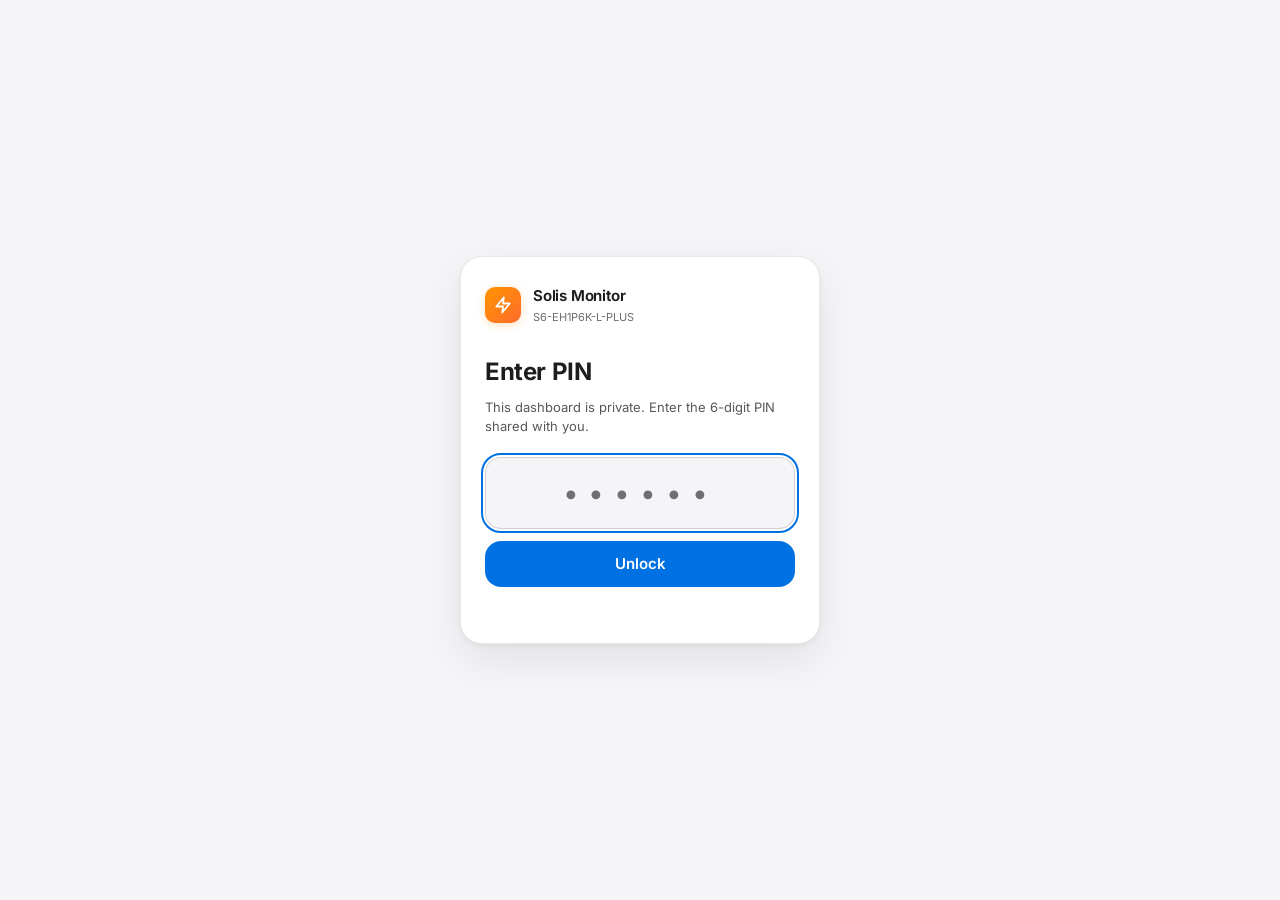
==== web/history.html @ edcc9832 "feat(web): PIN-gate the hosted site with Supabase Auth - supabase/auth_lockdown.sql: app_users allow" ====
<!DOCTYPE html>
<html lang="en">
<head>
    <meta charset="UTF-8">
    <meta name="viewport" content="width=device-width, initial-scale=1.0, viewport-fit=cover">
    <meta name="theme-color" content="#f5f5f7">
    <script>(function(){try{var s=localStorage.getItem("theme");var d=window.matchMedia&&window.matchMedia("(prefers-color-scheme: dark)").matches;document.documentElement.dataset.theme=s||(d?"dark":"light");}catch(e){}})();</script>
    <link rel="manifest" href="manifest.webmanifest">
    <link rel="apple-touch-icon" href="icons/apple-touch-icon.png">
    <meta name="apple-mobile-web-app-capable" content="yes">
    <meta name="apple-mobile-web-app-status-bar-style" content="default">
    <title>History — Solis Monitor</title>
    <link rel="stylesheet" href="css/style.css?v=20261115c">
</head>
<body>
    <svg xmlns="http://www.w3.org/2000/svg" style="display:none">
        <symbol id="i-grid" viewBox="0 0 24 24" fill="none" stroke="currentColor" stroke-width="2" stroke-linecap="round" stroke-linejoin="round">
            <rect x="3" y="3" width="7" height="7" rx="1.5"/>
            <rect x="14" y="3" width="7" height="7" rx="1.5"/>
            <rect x="3" y="14" width="7" height="7" rx="1.5"/>
            <rect x="14" y="14" width="7" height="7" rx="1.5"/>
        </symbol>
        <symbol id="i-chart" viewBox="0 0 24 24" fill="none" stroke="currentColor" stroke-width="2" stroke-linecap="round" stroke-linejoin="round">
            <line x1="18" y1="20" x2="18" y2="10"/>
            <line x1="12" y1="20" x2="12" y2="4"/>
            <line x1="6" y1="20" x2="6" y2="14"/>
        </symbol>
        <symbol id="i-gear" viewBox="0 0 24 24" fill="none" stroke="currentColor" stroke-width="2" stroke-linecap="round" stroke-linejoin="round">
            <circle cx="12" cy="12" r="3"/>
            <path d="M19.4 15a1.65 1.65 0 0 0 .33 1.82l.06.06a2 2 0 0 1 0 2.83 2 2 0 0 1-2.83 0l-.06-.06a1.65 1.65 0 0 0-1.82-.33 1.65 1.65 0 0 0-1 1.51V21a2 2 0 0 1-2 2 2 2 0 0 1-2-2v-.09A1.65 1.65 0 0 0 9 19.4a1.65 1.65 0 0 0-1.82.33l-.06.06a2 2 0 0 1-2.83 0 2 2 0 0 1 0-2.83l.06-.06a1.65 1.65 0 0 0 .33-1.82 1.65 1.65 0 0 0-1.51-1H3a2 2 0 0 1-2-2 2 2 0 0 1 2-2h.09A1.65 1.65 0 0 0 4.6 9a1.65 1.65 0 0 0-.33-1.82l-.06-.06a2 2 0 0 1 0-2.83 2 2 0 0 1 2.83 0l.06.06a1.65 1.65 0 0 0 1.82.33H9a1.65 1.65 0 0 0 1-1.51V3a2 2 0 0 1 2-2 2 2 0 0 1 2 2v.09a1.65 1.65 0 0 0 1 1.51 1.65 1.65 0 0 0 1.82-.33l.06-.06a2 2 0 0 1 2.83 0 2 2 0 0 1 0 2.83l-.06.06a1.65 1.65 0 0 0-.33 1.82V9a1.65 1.65 0 0 0 1.51 1H21a2 2 0 0 1 2 2 2 2 0 0 1-2 2h-.09a1.65 1.65 0 0 0-1.51 1z"/>
        </symbol>
        <symbol id="i-sun" viewBox="0 0 24 24" fill="none" stroke="currentColor" stroke-width="2" stroke-linecap="round" stroke-linejoin="round">
            <circle cx="12" cy="12" r="4"/>
            <line x1="12" y1="2" x2="12" y2="4"/>
            <line x1="12" y1="20" x2="12" y2="22"/>
            <line x1="4.93" y1="4.93" x2="6.34" y2="6.34"/>
            <line x1="17.66" y1="17.66" x2="19.07" y2="19.07"/>
            <line x1="2" y1="12" x2="4" y2="12"/>
            <line x1="20" y1="12" x2="22" y2="12"/>
            <line x1="4.93" y1="19.07" x2="6.34" y2="17.66"/>
            <line x1="17.66" y1="6.34" x2="19.07" y2="4.93"/>
        </symbol>
        <symbol id="i-battery" viewBox="0 0 24 24" fill="none" stroke="currentColor" stroke-width="2" stroke-linecap="round" stroke-linejoin="round">
            <rect x="1" y="7" width="18" height="10" rx="2"/>
            <line x1="23" y1="11" x2="23" y2="13"/>
            <line x1="5" y1="11" x2="5" y2="13"/>
            <line x1="9" y1="11" x2="9" y2="13"/>
            <line x1="13" y1="11" x2="13" y2="13"/>
        </symbol>
        <symbol id="i-zap" viewBox="0 0 24 24" fill="none" stroke="currentColor" stroke-width="2" stroke-linecap="round" stroke-linejoin="round">
            <polygon points="13 2 3 14 12 14 11 22 21 10 12 10 13 2"/>
        </symbol>
        <symbol id="i-home" viewBox="0 0 24 24" fill="none" stroke="currentColor" stroke-width="2" stroke-linecap="round" stroke-linejoin="round">
            <path d="M3 10.5 12 3l9 7.5"/>
            <path d="M5 9.5V21h14V9.5"/>
            <path d="M9 21v-6h6v6"/>
        </symbol>
    </svg>

    <div class="topbar-site">
        <div class="topbar-inner">
            <a href="index.html" class="brand">
                <div class="brand-logo">
                    <svg viewBox="0 0 24 24" fill="none" stroke="currentColor" stroke-width="2.4" stroke-linecap="round" stroke-linejoin="round"><polygon points="13 2 3 14 12 14 11 22 21 10 12 10 13 2"/></svg>
                </div>
                <div class="brand-text">
                    <strong>Solis Monitor</strong>
                    <span>S6-EH1P6K-L-PLUS</span>
                </div>
            </a>
            <nav class="site-nav">
                <a href="index.html" class="nav-link">
                    <svg aria-hidden="true" focusable="false"><use href="#i-home"/></svg><span>Dashboard</span>
                </a>
                <a href="history.html" class="nav-link active">
                    <svg aria-hidden="true" focusable="false"><use href="#i-chart"/></svg><span>History</span>
                </a>
                <a href="system.html" class="nav-link">
                    <svg aria-hidden="true" focusable="false"><use href="#i-gear"/></svg><span>System</span>
                </a>
            </nav>
            <div class="topbar-right">
                <span id="history-status" class="last-update">Loading...</span>
            </div>
        </div>
    </div>

    <main class="main">
        <header class="page-header">
            <h1>History</h1>
            <p class="subtitle">Recorded readings — drag the time window or pick a range</p>
        </header>

        <div class="range-bar">
            <div class="range-buttons">
                <button class="range-btn" data-range="seconds">Seconds</button>
                <button class="range-btn active" data-range="minutes">Minutes</button>
                <button class="range-btn" data-range="hours">Hours</button>
                <button class="range-btn" data-range="days">Days</button>
                <button class="range-btn" data-range="months">Months</button>
            </div>
            <div class="time-nav">
                <button id="nav-prev" class="nav-btn" title="Earlier window" aria-label="Earlier window">&lsaquo;</button>
                <input type="datetime-local" id="nav-time" class="time-input" step="60" aria-label="Window end time">
                <button id="nav-next" class="nav-btn" title="Later window" aria-label="Later window">&rsaquo;</button>
                <button id="nav-now" class="nav-btn latest" title="Jump to the latest data">Latest</button>
            </div>
            <span id="nav-label" class="nav-label"></span>
        </div>

        <div class="timeline" id="timeline">
            <div class="timeline-track" id="timeline-track">
                <div class="timeline-window" id="timeline-window" role="slider" tabindex="0"
                     aria-label="Visible time window — drag to move, edges to zoom">
                    <span class="timeline-grip left" data-edge="start"></span>
                    <span class="timeline-window-label" id="timeline-window-label"></span>
                    <span class="timeline-grip right" data-edge="end"></span>
                </div>
            </div>
            <div class="timeline-scale" id="timeline-scale" aria-hidden="true"></div>
        </div>

        <div class="stat-grid history-stats">
            <div class="stat"><span class="stat-label">PV Generation</span><div><span class="stat-value" id="stat-pv-kwh">--</span> <span class="stat-unit">kWh</span></div></div>
            <div class="stat"><span class="stat-label">Avg PV Power</span><div><span class="stat-value" id="stat-pv-avg">--</span> <span class="stat-unit">W</span></div></div>
            <div class="stat"><span class="stat-label">Peak PV Power</span><div><span class="stat-value" id="stat-pv-peak">--</span> <span class="stat-unit">W</span></div></div>
            <div class="stat"><span class="stat-label">Avg PV1 Voltage</span><div><span class="stat-value" id="stat-pv1-v-avg">--</span> <span class="stat-unit">V</span></div></div>
            <div class="stat"><span class="stat-label">Avg PV2 Voltage</span><div><span class="stat-value" id="stat-pv2-v-avg">--</span> <span class="stat-unit">V</span></div></div>
            <div class="stat"><span class="stat-label">Avg Grid Voltage</span><div><span class="stat-value" id="stat-grid-v-avg">--</span> <span class="stat-unit">V</span></div></div>
            <div class="stat"><span class="stat-label">Avg Grid Frequency</span><div><span class="stat-value" id="stat-grid-f-avg">--</span> <span class="stat-unit">Hz</span></div></div>
            <div class="stat"><span class="stat-label">Grid Time</span><div><span class="stat-value" id="stat-grid-time">--</span> <span class="stat-unit">min</span></div></div>
            <div class="stat"><span class="stat-label">Avg Battery Voltage</span><div><span class="stat-value" id="stat-batt-v-avg">--</span> <span class="stat-unit">V</span></div></div>
            <div class="stat"><span class="stat-label">Avg Battery Current</span><div><span class="stat-value" id="stat-batt-a-avg">--</span> <span class="stat-unit">A</span></div></div>
            <div class="stat"><span class="stat-label">Avg Battery Power</span><div><span class="stat-value" id="stat-batt-w-avg">--</span> <span class="stat-unit">W</span></div></div>
            <div class="stat"><span class="stat-label">Avg Battery SOC</span><div><span class="stat-value" id="stat-soc-avg">--</span> <span class="stat-unit">%</span></div></div>
            <div class="stat"><span class="stat-label">Avg Battery SOH</span><div><span class="stat-value" id="stat-soh-avg">--</span> <span class="stat-unit">%</span></div></div>
            <div class="stat"><span class="stat-label">Avg House Load</span><div><span class="stat-value" id="stat-house-avg">--</span> <span class="stat-unit">W</span></div></div>
            <div class="stat"><span class="stat-label">Avg Backup Load</span><div><span class="stat-value" id="stat-backup-avg">--</span> <span class="stat-unit">W</span></div></div>
        </div>

        <div class="charts-grid">
            <section class="card chart-card chart-overview-card">
                <header class="card-header"><h2>Overview</h2><span class="card-icon grid-icon"><svg aria-hidden="true" focusable="false"><use href="#i-chart"/></svg></span></header>
                <div class="chart-wrap chart-wrap-tall"><canvas id="chart-overview"></canvas></div>
            </section>
            <section class="card chart-card">
                <header class="card-header"><h2>PV Power</h2><span class="card-icon sun-icon"><svg aria-hidden="true" focusable="false"><use href="#i-sun"/></svg></span></header>
                <div class="chart-wrap"><canvas id="chart-pv"></canvas></div>
            </section>
            <section class="card chart-card">
                <header class="card-header"><h2>PV1 Voltage</h2><span class="card-icon sun-icon"><svg aria-hidden="true" focusable="false"><use href="#i-sun"/></svg></span></header>
                <div class="chart-wrap"><canvas id="chart-pv1-v"></canvas></div>
            </section>
            <section class="card chart-card">
                <header class="card-header"><h2>PV1 Current</h2><span class="card-icon sun-icon"><svg aria-hidden="true" focusable="false"><use href="#i-sun"/></svg></span></header>
                <div class="chart-wrap"><canvas id="chart-pv1-a"></canvas></div>
            </section>
            <section class="card chart-card">
                <header class="card-header"><h2>PV2 Voltage</h2><span class="card-icon sun-icon"><svg aria-hidden="true" focusable="false"><use href="#i-sun"/></svg></span></header>
                <div class="chart-wrap"><canvas id="chart-pv2-v"></canvas></div>
            </section>
            <section class="card chart-card">
                <header class="card-header"><h2>PV2 Current</h2><span class="card-icon sun-icon"><svg aria-hidden="true" focusable="false"><use href="#i-sun"/></svg></span></header>
                <div class="chart-wrap"><canvas id="chart-pv2-a"></canvas></div>
            </section>

            <section class="card chart-card">
                <header class="card-header"><h2>Grid Voltage</h2><span class="card-icon grid-icon"><svg aria-hidden="true" focusable="false"><use href="#i-grid"/></svg></span></header>
                <div class="chart-wrap"><canvas id="chart-grid-v"></canvas></div>
            </section>
            <section class="card chart-card">
                <header class="card-header"><h2>Grid Frequency</h2><span class="card-icon grid-icon"><svg aria-hidden="true" focusable="false"><use href="#i-grid"/></svg></span></header>
                <div class="chart-wrap"><canvas id="chart-grid-f"></canvas></div>
            </section>

            <section class="card chart-card">
                <header class="card-header"><h2>Battery Voltage</h2><span class="card-icon batt-icon"><svg aria-hidden="true" focusable="false"><use href="#i-battery"/></svg></span></header>
                <div class="chart-wrap"><canvas id="chart-batt-v"></canvas></div>
            </section>
            <section class="card chart-card">
                <header class="card-header"><h2>Battery Current</h2><span class="card-icon batt-icon"><svg aria-hidden="true" focusable="false"><use href="#i-battery"/></svg></span></header>
                <div class="chart-wrap"><canvas id="chart-batt-a"></canvas></div>
            </section>
            <section class="card chart-card">
                <header class="card-header"><h2>Battery Power</h2><span class="card-icon batt-icon"><svg aria-hidden="true" focusable="false"><use href="#i-battery"/></svg></span></header>
                <div class="chart-wrap"><canvas id="chart-batt-w"></canvas></div>
            </section>
            <section class="card chart-card">
                <header class="card-header"><h2>Battery SOC</h2><span class="card-icon batt-icon"><svg aria-hidden="true" focusable="false"><use href="#i-battery"/></svg></span></header>
                <div class="chart-wrap"><canvas id="chart-soc"></canvas></div>
            </section>
            <section class="card chart-card">
                <header class="card-header"><h2>Battery SOH</h2><span class="card-icon batt-icon"><svg aria-hidden="true" focusable="false"><use href="#i-battery"/></svg></span></header>
                <div class="chart-wrap"><canvas id="chart-soh"></canvas></div>
            </section>

            <section class="card chart-card">
                <header class="card-header"><h2>House Load</h2><span class="card-icon load-icon"><svg aria-hidden="true" focusable="false"><use href="#i-zap"/></svg></span></header>
                <div class="chart-wrap"><canvas id="chart-house-load"></canvas></div>
            </section>
            <section class="card chart-card">
                <header class="card-header"><h2>Backup Load</h2><span class="card-icon load-icon"><svg aria-hidden="true" focusable="false"><use href="#i-zap"/></svg></span></header>
                <div class="chart-wrap"><canvas id="chart-backup-load"></canvas></div>
            </section>
        </div>
    </main>

    <nav class="tab-bar">
        <a href="index.html" class="tab-link" aria-label="Dashboard"><svg aria-hidden="true" focusable="false"><use href="#i-home"/></svg><span>Dashboard</span></a>
        <a href="history.html" class="tab-link active" aria-label="History"><svg aria-hidden="true" focusable="false"><use href="#i-chart"/></svg><span>History</span></a>
        <a href="system.html" class="tab-link" aria-label="System"><svg aria-hidden="true" focusable="false"><use href="#i-gear"/></svg><span>System</span></a>
    </nav>

<script src="config.js?v=20261115c"></script>
<script src="js/auth.js?v=20261115c"></script>
<script src="js/common.js?v=20261115c"></script>
<script src="js/chart.umd.min.js?v=20261115c"></script>
<script src="js/history.js?v=20261115c"></script>
</body>
</html>
---- web/css/style.css ----
/* ============================================================
   Solis Monitor — Apple-inspired design system
   Light, minimal, typography-first. SF Pro / Inter typeface.
   ============================================================ */

@font-face {
    font-family: 'Inter';
    font-style: normal;
    font-weight: 100 900;
    font-display: swap;
    src: url('../fonts/inter.woff2') format('woff2');
}

/* ============================================================
   Design tokens
   ============================================================ */
:root {
    color-scheme: light;
    /* Surfaces */
    --bg: #f5f5f7;
    --bg-elevated: #ffffff;
    --surface: #ffffff;
    --surface-muted: #f5f5f7;
    --surface-pressed: #ebebed;
    /* Theme-aware extras */
    --track: rgba(0, 0, 0, 0.06);
    --hover-overlay: rgba(0, 0, 0, 0.045);
    --scrollbar: rgba(0, 0, 0, 0.18);
    --scrollbar-hover: rgba(0, 0, 0, 0.30);
    --selection: rgba(0, 113, 227, 0.15);
    --topbar-bg: rgba(245, 245, 247, 0.82);
    --tabbar-bg: rgba(255, 255, 255, 0.92);
    --icon-bg: #ffffff;

    /* Hairlines & shadows (soft, restrained) */
    --hairline: rgba(0, 0, 0, 0.08);
    --hairline-strong: rgba(0, 0, 0, 0.14);
    --shadow-xs: 0 1px 2px rgba(0, 0, 0, 0.03);
    --shadow-sm: 0 1px 2px rgba(0, 0, 0, 0.04), 0 6px 20px rgba(0, 0, 0, 0.05);
    --shadow-md: 0 2px 4px rgba(0, 0, 0, 0.05), 0 16px 40px rgba(0, 0, 0, 0.08);

    /* Text (Apple grays) */
    --text: #1d1d1f;
    --text-secondary: #58585c;
    --text-tertiary: #6e6e73;
    --text-on-accent: #ffffff;

    /* Accents (Apple system colors) */
    --tint: #0071e3;
    --solar: #ff9500;
    --battery: #34c759;
    --grid: #0071e3;
    --load: #af52de;
    --teal: #30b0c7;
    --danger: #ff3b30;
    --warning: #ff9f0a;

    /* Geometry */
    --radius-sm: 10px;
    --radius-md: 16px;
    --radius-lg: 22px;
    --radius-pill: 999px;

    /* Motion — buttery, smooth */
    --ease: cubic-bezier(0.25, 0.1, 0.25, 1);
    --spring: cubic-bezier(0.34, 1.3, 0.4, 1);
    --butter: cubic-bezier(0.22, 1, 0.36, 1);
    --hover-shadow: 0 8px 30px rgba(0, 0, 0, 0.08), 0 2px 6px rgba(0, 0, 0, 0.04);

    /* Type */
    --font: -apple-system, BlinkMacSystemFont, "SF Pro Display", "SF Pro Text",
        "Inter", "Segoe UI", Roboto, system-ui, sans-serif;
    --font-nums: -apple-system, BlinkMacSystemFont, "SF Pro Display", "SF Pro Text",
        "Inter", "Segoe UI", Roboto, system-ui, sans-serif;
}

/* ============================================================
   Dark theme (resolved by an inline script into data-theme)
   ============================================================ */
:root[data-theme="dark"] {
    color-scheme: dark;
    --bg: #0b0b0d;
    --bg-elevated: #1c1c1e;
    --surface: #1c1c1e;
    --surface-muted: #232326;
    --surface-pressed: #2c2c2e;
    --track: rgba(255, 255, 255, 0.12);
    --hover-overlay: rgba(255, 255, 255, 0.07);
    --scrollbar: rgba(255, 255, 255, 0.22);
    --scrollbar-hover: rgba(255, 255, 255, 0.34);
    --selection: rgba(10, 132, 255, 0.35);
    --topbar-bg: rgba(15, 15, 17, 0.72);
    --tabbar-bg: rgba(28, 28, 30, 0.94);
    --icon-bg: #2c2c2e;
    --hairline: rgba(255, 255, 255, 0.10);
    --hairline-strong: rgba(255, 255, 255, 0.20);
    --shadow-xs: 0 1px 2px rgba(0, 0, 0, 0.5);
    --shadow-sm: 0 1px 2px rgba(0, 0, 0, 0.5), 0 6px 20px rgba(0, 0, 0, 0.45);
    --shadow-md: 0 2px 4px rgba(0, 0, 0, 0.5), 0 16px 40px rgba(0, 0, 0, 0.55);
    --hover-shadow: 0 8px 30px rgba(0, 0, 0, 0.55), 0 2px 6px rgba(0, 0, 0, 0.4);
    --text: #f5f5f7;
    --text-secondary: #b8b8bd;
    --text-tertiary: #9a9aa0;
    --text-on-accent: #ffffff;
    --tint: #0a84ff;
    --solar: #ffa53a;
    --battery: #3ddc84;
    --grid: #4aa3ff;
    --load: #c77dff;
    --teal: #4cd0e0;
    --danger: #ff5a52;
    --warning: #ffc44d;
}

* { margin: 0; padding: 0; box-sizing: border-box; }
[hidden] { display: none !important; }

html { -webkit-font-smoothing: antialiased; -moz-osx-font-smoothing: grayscale; }

body {
    font-family: var(--font);
    background: var(--bg);
    color: var(--text);
    font-size: 15px;
    line-height: 1.5;
    min-height: 100vh;
    overflow-x: hidden;
}

::selection { background: var(--selection); }

::-webkit-scrollbar { width: 10px; height: 10px; }
::-webkit-scrollbar-track { background: transparent; }
::-webkit-scrollbar-thumb {
    background: var(--scrollbar);
    border-radius: 999px;
    border: 3px solid var(--bg);
}
::-webkit-scrollbar-thumb:hover { background: var(--scrollbar-hover); }

/* Legacy decorative layers removed — clean flat background */
.aurora, .grain { display: none; }

/* ============================================================
   Top bar
   ============================================================ */
.topbar-site {
    position: sticky;
    top: 0;
    z-index: 40;
    background: var(--topbar-bg);
    -webkit-backdrop-filter: saturate(180%) blur(20px);
    backdrop-filter: saturate(180%) blur(20px);
    border-bottom: 1px solid var(--hairline);
}

.topbar-inner {
    max-width: 1180px;
    margin: 0 auto;
    padding: 0 28px;
    height: 60px;
    display: flex;
    align-items: center;
    justify-content: space-between;
    gap: 24px;
}

.brand {
    display: flex;
    align-items: center;
    gap: 11px;
    text-decoration: none;
    color: var(--text);
}
.brand-logo {
    width: 32px;
    height: 32px;
    border-radius: 9px;
    display: flex;
    align-items: center;
    justify-content: center;
    background: linear-gradient(135deg, var(--solar), #ff6b2c);
    color: #fff;
    box-shadow: 0 2px 8px rgba(255, 149, 0, 0.25);
    flex-shrink: 0;
    transition: box-shadow 0.4s var(--ease);
}
@media (hover: hover) and (pointer: fine) {
    .brand:hover .brand-logo { box-shadow: 0 4px 14px rgba(255, 149, 0, 0.35); }
}
.brand-logo svg { width: 18px; height: 18px; }
.brand-text { display: flex; flex-direction: column; line-height: 1.2; }
.brand-text strong { font-size: 15px; font-weight: 650; letter-spacing: -0.2px; }
.brand-text span { font-size: 11px; color: var(--text-tertiary); }

.site-nav { display: flex; align-items: center; gap: 4px; }

.nav-link {
    display: inline-flex;
    align-items: center;
    gap: 8px;
    padding: 8px 14px;
    border-radius: var(--radius-pill);
    color: var(--text-secondary);
    text-decoration: none;
    font-size: 14px;
    font-weight: 500;
    position: relative;
    transition: background 0.3s var(--ease), color 0.3s var(--ease);
}
.nav-link svg { width: 16px; height: 16px; }
@media (hover: hover) and (pointer: fine) {
    .nav-link:hover { background: var(--hover-overlay); color: var(--text); }
}
.nav-link.active { background: var(--hover-overlay); color: var(--text); font-weight: 600; }

.topbar-right { display: flex; align-items: center; gap: 12px; }

/* ============================================================
   Layout
   ============================================================ */
.main {
    max-width: 1180px;
    margin: 0 auto;
    padding: 40px 28px 80px;
}

/* ============================================================
   Page header
   ============================================================ */
.page-header {
    margin-bottom: 32px;
}
.page-header h1 {
    font-size: 34px;
    font-weight: 700;
    letter-spacing: -0.022em;
    line-height: 1.15;
}
.page-header .subtitle {
    margin-top: 6px;
    font-size: 15px;
    color: var(--text-secondary);
}
.page-header-row {
    display: flex;
    align-items: flex-end;
    justify-content: space-between;
    gap: 20px;
    flex-wrap: wrap;
}

.last-update {
    font-size: 13px;
    color: var(--text-tertiary);
    font-variant-numeric: tabular-nums;
    white-space: nowrap;
}
.last-update.age-warn { color: var(--warning); }
.last-update.age-stale { color: var(--danger); }

.demo-badge {
    display: inline-block;
    margin-left: 8px;
    padding: 3px 8px;
    border-radius: var(--radius-pill);
    background: rgba(255, 149, 0, 0.15);
    color: #9a5a00;
    font-size: 11px;
    font-weight: 700;
    letter-spacing: 0.04em;
}

/* Theme toggle button (added to the topbar by setupTheme) */
.theme-toggle {
    width: 34px; height: 34px;
    margin-left: 10px;
    flex: 0 0 auto;
    border-radius: 50%;
    border: 1px solid var(--hairline);
    background: var(--surface-muted);
    color: var(--text-secondary);
    display: inline-flex;
    align-items: center;
    justify-content: center;
    cursor: pointer;
    transition: background 0.3s var(--butter), color 0.3s var(--ease);
}
.theme-toggle svg { width: 17px; height: 17px; }
@media (hover: hover) and (pointer: fine) {
    .theme-toggle:hover { color: var(--text); background: var(--surface-pressed); }
}
:root[data-theme="dark"] .demo-badge { background: rgba(255, 159, 10, 0.22); color: #ffd08a; }

/* ============================================================
   Status pills
   ============================================================ */
.status-banner {
    display: flex;
    align-items: center;
    gap: 8px;
    flex-wrap: wrap;
    margin-bottom: 28px;
}

.status-pill {
    display: inline-flex;
    align-items: center;
    gap: 8px;
    font-size: 12px;
    font-weight: 600;
    padding: 7px 14px;
    border-radius: var(--radius-pill);
    background: var(--surface);
    border: 1px solid var(--hairline);
    box-shadow: var(--shadow-xs);
    color: var(--text-secondary);
    transition: box-shadow 0.35s var(--ease), background 0.3s var(--ease);
}
@media (hover: hover) and (pointer: fine) {
    .status-pill:hover { box-shadow: var(--hover-shadow); background: var(--surface); }
}
.pill-ok { color: #1f9d45; border-color: rgba(52, 199, 89, 0.3); background: rgba(52, 199, 89, 0.08); }
.pill-warn { color: #b25000; border-color: rgba(255, 159, 10, 0.35); background: rgba(255, 159, 10, 0.08); }
.pill-error { color: #d70015; border-color: rgba(255, 59, 48, 0.35); background: rgba(255, 59, 48, 0.08); }
.pill-muted, .pill-waiting { color: var(--text-secondary); }

.dot {
    width: 8px; height: 8px;
    border-radius: 50%;
    display: inline-block;
    flex-shrink: 0;
}
.dot-ok { background: var(--battery); }
.dot-warn { background: var(--warning); }
.dot-error { background: var(--danger); }
.dot-waiting { background: var(--text-tertiary); animation: pulse 1.6s ease-in-out infinite; }

@keyframes pulse {
    0%, 100% { opacity: 0.35; }
    50% { opacity: 1; }
}

/* ============================================================
   Metric cards
   ============================================================ */
.cards {
    display: grid;
    grid-template-columns: repeat(auto-fit, minmax(250px, 1fr));
    gap: 16px;
    margin-bottom: 28px;
}

.card {
    background: var(--surface);
    border: 1px solid var(--hairline);
    border-radius: var(--radius-lg);
    padding: 24px;
    box-shadow: var(--shadow-sm);
    position: relative;
    transition: box-shadow 0.25s var(--ease), border-color 0.25s var(--ease),
        background 0.25s var(--ease);
}
@media (hover: hover) and (pointer: fine) {
    .card:hover {
        box-shadow: var(--shadow-md);
        border-color: var(--hairline-strong);
        background: var(--surface);
    }
}

.card-header {
    display: flex;
    align-items: center;
    justify-content: space-between;
    gap: 12px;
    margin-bottom: 20px;
}
.card-header h2 {
    font-size: 13px;
    font-weight: 600;
    color: var(--text-secondary);
    letter-spacing: 0.02em;
    transition: color 0.25s var(--ease);
}
@media (hover: hover) and (pointer: fine) {
    .card:hover .card-header h2 { color: var(--text); }
}

.card-icon {
    width: 34px;
    height: 34px;
    border-radius: 10px;
    display: flex;
    align-items: center;
    justify-content: center;
    background: var(--surface-muted);
    border: 1px solid var(--hairline);
    transition: background 0.25s var(--ease), border-color 0.25s var(--ease);
}
.card-icon svg { width: 18px; height: 18px; }
@media (hover: hover) and (pointer: fine) {
    .card:hover .card-icon {
        background: var(--surface-pressed);
        border-color: var(--hairline-strong);
    }
}
.sun-icon  { color: var(--solar); }
.batt-icon { color: var(--battery); }
.grid-icon { color: var(--grid); }
.load-icon { color: var(--load); }

.card-main { margin-bottom: 20px; }

.big-value {
    font-family: var(--font-nums);
    font-size: 48px;
    font-weight: 700;
    letter-spacing: -0.025em;
    font-variant-numeric: tabular-nums;
    line-height: 1.05;
    display: flex;
    align-items: baseline;
    gap: 4px;
}
.card[data-accent="solar"] .big-value > span:first-child { color: #c96f00; }
.card[data-accent="battery"] .big-value > span:first-child { color: #1f9d45; }
.card[data-accent="grid"] .big-value > span:first-child { color: var(--grid); }
.card[data-accent="load"] .big-value > span:first-child { color: var(--load); }

.big-unit { font-size: 18px; color: var(--text-tertiary); font-weight: 500; margin-left: 3px; }
.big-label {
    font-size: 13px;
    color: var(--text-tertiary);
    margin-top: 6px;
    font-weight: 500;
}

.card-grid {
    display: grid;
    grid-template-columns: repeat(2, 1fr);
    gap: 14px;
    border-top: 1px solid var(--hairline);
    padding-top: 18px;
}
.mini { display: flex; flex-direction: column; gap: 1px; }
.mini-label { font-size: 12px; color: var(--text-tertiary); font-weight: 500; }
.mini-value {
    font-family: var(--font-nums);
    font-size: 20px;
    font-weight: 600;
    font-variant-numeric: tabular-nums;
    letter-spacing: -0.01em;
}
.mini-unit { font-size: 12px; color: var(--text-tertiary); margin-left: 3px; }

/* ---- Grid-control relay card ---- */
.control-icon { color: var(--grid); }

.sonoff-main {
    display: flex;
    flex-wrap: wrap;
    align-items: stretch;
    gap: 14px;
    margin-bottom: 14px;
}

.sonoff-btn {
    flex: 1 1 104px;
    min-width: 96px;
    display: flex;
    flex-direction: column;
    align-items: center;
    justify-content: center;
    gap: 10px;
    padding: 16px 10px;
    border-radius: var(--radius-md);
    border: 1px solid var(--hairline-strong);
    background: var(--surface-muted);
    color: var(--text-secondary);
    font: inherit;
    font-size: 12px;
    font-weight: 700;
    letter-spacing: 0.08em;
    cursor: pointer;
    transition: background 0.2s var(--ease), border-color 0.2s var(--ease),
        color 0.2s var(--ease), transform 0.1s var(--ease);
}
.sonoff-btn:active { transform: scale(0.98); }
.sonoff-btn:disabled { opacity: 0.5; cursor: not-allowed; }
.sonoff-btn:focus-visible { outline: 2px solid var(--grid); outline-offset: 2px; }

.sonoff-dot {
    width: 26px;
    height: 26px;
    border-radius: 50%;
    background: var(--text-tertiary);
    transition: background 0.2s var(--ease), box-shadow 0.2s var(--ease);
}
.sonoff-btn[aria-pressed="true"] {
    background: rgba(52, 199, 89, 0.12);
    border-color: rgba(52, 199, 89, 0.45);
    color: #1f9d45;
}
.sonoff-btn[aria-pressed="true"] .sonoff-dot {
    background: var(--battery);
    box-shadow: 0 0 0 7px rgba(52, 199, 89, 0.16);
}
.sonoff-btn[data-unknown="true"] {
    background: var(--surface-muted);
    border-color: var(--hairline);
    color: var(--text-tertiary);
}
.sonoff-btn[data-unknown="true"] .sonoff-dot { background: var(--text-tertiary); box-shadow: none; }

.sonoff-meta {
    display: flex;
    flex: 2 1 150px;
    min-width: 150px;
    flex-direction: column;
    justify-content: center;
    gap: 9px;
}
.sonoff-row {
    display: flex;
    flex-wrap: wrap;
    justify-content: space-between;
    align-items: baseline;
    gap: 6px 10px;
    font-size: 12px;
    color: var(--text-tertiary);
}
.sonoff-row b {
    color: var(--text);
    font-weight: 600;
    min-width: 0;
    overflow-wrap: anywhere;
    text-align: right;
    font-variant-numeric: tabular-nums;
}

.sonoff-rule-form {
    display: flex;
    flex-wrap: wrap;
    align-items: center;
    gap: 8px 10px;
    margin-top: 12px;
    padding-top: 12px;
    border-top: 1px solid var(--hairline);
}
.sonoff-rule-fields {
    display: flex;
    flex: 1 1 190px;
    flex-wrap: wrap;
    gap: 8px 12px;
    min-width: 0;
}
.sonoff-rule-fields label {
    display: flex;
    align-items: center;
    gap: 6px;
    font-size: 12px;
    color: var(--text-tertiary);
    white-space: nowrap;
}
.sonoff-rule-fields input {
    width: 58px;
    padding: 7px 8px;
    border-radius: 8px;
    border: 1px solid var(--hairline-strong);
    background: var(--surface-muted);
    color: var(--text);
    font: inherit;
    font-size: 12px;
    font-variant-numeric: tabular-nums;
}
.sonoff-rule-fields input:focus {
    outline: 2px solid var(--grid);
    outline-offset: 1px;
}
.sonoff-save {
    flex: 0 0 auto;
    margin-left: auto;
    padding: 8px 14px;
    border: 0;
    border-radius: 8px;
    background: var(--grid);
    color: #fff;
    font: inherit;
    font-size: 12px;
    font-weight: 600;
    cursor: pointer;
}
.sonoff-save:disabled { opacity: 0.5; cursor: not-allowed; }
.sonoff-save-msg {
    flex: 1 1 100%;
    min-height: 1em;
    font-size: 11px;
    color: var(--text-tertiary);
}
.sonoff-save-msg[data-error="true"] { color: var(--danger); }
.sonoff-save-msg[data-ok="true"] { color: var(--battery); }

.sonoff-foot {
    display: flex;
    flex-wrap: wrap;
    align-items: center;
    justify-content: space-between;
    gap: 10px 12px;
    border-top: 1px solid var(--hairline);
    padding-top: 14px;
    margin-top: 14px;
}
.sonoff-auto {
    position: relative;
    display: inline-flex;
    align-items: center;
    gap: 8px;
    font-size: 12px;
    color: var(--text-tertiary);
    cursor: pointer;
    user-select: none;
}
.sonoff-auto input {
    position: absolute;
    opacity: 0;
    width: 1px;
    height: 1px;
}
.sonoff-auto-track {
    position: relative;
    width: 34px;
    height: 20px;
    flex: 0 0 34px;
    border-radius: var(--radius-pill);
    background: var(--track);
    border: 1px solid var(--hairline-strong);
    transition: background 0.2s var(--ease), border-color 0.2s var(--ease);
}
.sonoff-auto-track::after {
    content: "";
    position: absolute;
    top: 2px;
    left: 2px;
    width: 14px;
    height: 14px;
    border-radius: 50%;
    background: var(--text-secondary);
    transition: transform 0.2s var(--ease), background 0.2s var(--ease);
}
.sonoff-auto input:checked + .sonoff-auto-track {
    background: rgba(52, 199, 89, 0.2);
    border-color: rgba(52, 199, 89, 0.45);
}
.sonoff-auto input:checked + .sonoff-auto-track::after {
    transform: translateX(14px);
    background: var(--battery);
}
.sonoff-auto input:focus-visible + .sonoff-auto-track {
    outline: 2px solid var(--grid);
    outline-offset: 2px;
}
.sonoff-last { font-size: 12px; color: var(--text-tertiary); text-align: right; }

@media (min-width: 700px) {
    #sonoff-card { grid-column: span 2; }
}

@media (max-width: 480px) {
    .sonoff-row { font-size: 11px; }
    .sonoff-rule-fields label { white-space: normal; }
}

.value-flash { animation: valuePop 0.35s var(--ease); }
@keyframes valuePop {
    0% { transform: scale(1.04); color: var(--tint); }
    100% { transform: scale(1); }
}

/* ============================================================
   SOC ring
   ============================================================ */
.soc-wrap {
    display: flex;
    align-items: center;
    gap: 22px;
    margin-bottom: 20px;
}
.soc-ring {
    width: 96px;
    height: 96px;
    border-radius: 50%;
    position: relative;
    flex-shrink: 0;
    display: flex;
    align-items: center;
    justify-content: center;
    transition: transform 0.5s var(--butter);
}
.soc-ring:hover { transform: scale(1.05); }
.soc-ring svg { transform: rotate(-90deg); width: 96px; height: 96px; }
.soc-ring .track { stroke: var(--track); }
.soc-ring .fill {
    stroke: url(#socGrad);
    stroke-linecap: round;
    transition: stroke-dashoffset 0.7s var(--ease);
}
.soc-ring-label {
    position: absolute;
    font-family: var(--font-nums);
    font-weight: 700;
    font-size: 21px;
    color: var(--text);
    letter-spacing: -0.02em;
}
.soc-meta { display: flex; flex-direction: column; gap: 9px; }
.soc-meta-row { display: flex; align-items: center; gap: 9px; font-size: 14px; color: var(--text-secondary); }
.soc-meta-row b { color: var(--text); font-weight: 600; font-variant-numeric: tabular-nums; }

/* ============================================================
   Battery runtime estimate
   ============================================================ */
.runtime {
    margin-top: 18px;
    padding-top: 16px;
    border-top: 1px solid var(--hairline);
}
.runtime-head {
    display: flex;
    align-items: center;
    gap: 8px;
    font-size: 13px;
    color: var(--text-tertiary);
}
.runtime-icon { display: inline-flex; width: 15px; height: 15px; color: var(--battery); }
.runtime-icon svg { width: 15px; height: 15px; }
.runtime-label { font-weight: 500; }
.runtime-input {
    width: 70px;
    padding: 3px 7px;
    font: inherit;
    font-weight: 600;
    font-variant-numeric: tabular-nums;
    color: var(--text);
    background: var(--track);
    border: 1px solid var(--hairline-strong);
    border-radius: 7px;
    text-align: right;
}
.runtime-input:focus-visible { outline: 2px solid var(--tint); outline-offset: 1px; }
.runtime-unit { font-weight: 500; }
.runtime-value {
    font-family: var(--font-nums);
    font-size: 26px;
    font-weight: 700;
    letter-spacing: -0.02em;
    margin-top: 5px;
    color: var(--text);
    font-variant-numeric: tabular-nums;
}
.runtime-note { font-size: 11px; color: var(--text-tertiary); margin-top: 2px; }

/* ============================================================
   Panels (flow, stats, tables)
   ============================================================ */
.panel {
    background: var(--surface);
    border: 1px solid var(--hairline);
    border-radius: var(--radius-lg);
    padding: 28px;
    box-shadow: var(--shadow-xs);
    margin-bottom: 20px;
    transition: box-shadow 0.35s var(--ease), border-color 0.35s var(--ease);
}
@media (hover: hover) and (pointer: fine) {
    .panel:hover {
        box-shadow: var(--hover-shadow);
        border-color: var(--hairline-strong);
    }
}
.panel-header {
    display: flex;
    align-items: center;
    justify-content: space-between;
    gap: 12px;
    margin-bottom: 22px;
}
.panel-header h2 { font-size: 15px; font-weight: 600; letter-spacing: -0.01em; }
.panel-note { font-size: 13px; color: var(--text-tertiary); }

/* ============================================================
   Energy flow
   The hub row is a 3-column grid with EQUAL side columns, so the
   inverter is always dead-centre and the Solar / Grid connectors
   above and below line up with it. Connectors stretch to fill the
   gap between their node and the hub.
   ============================================================ */
.flow-clip {
    width: 100%;
    overflow: visible;
}
.flow {
    width: 100%;
    max-width: 760px;
    margin: 0 auto;
    display: flex;
    flex-direction: column;
    align-items: center;
    gap: 0;
    padding: 8px 0 22px;
}

.flow-row { display: flex; align-items: center; justify-content: center; }
.flow-hub-row {
    display: grid;
    grid-template-columns: 1fr auto 1fr;
    align-items: center;
    width: 100%;
    gap: 10px;
}
.flow-vertical-conn { padding: 0; }
.flow-side { display: flex; align-items: center; gap: 8px; min-width: 0; }

.flow-node {
    display: flex;
    flex-direction: column;
    align-items: center;
    min-width: 0;
    flex: 0 1 auto;
    padding: 14px 18px;
    border-radius: var(--radius-md);
    background: var(--surface-muted);
    border: 1px solid var(--hairline);
    transition: border-color 0.25s var(--ease), box-shadow 0.25s var(--ease),
        background 0.25s var(--ease);
}
@media (hover: hover) and (pointer: fine) {
    .flow-node:hover {
        border-color: var(--hairline-strong);
        box-shadow: var(--hover-shadow);
        background: var(--surface);
    }
}

.flow-node-icon {
    width: 38px; height: 38px;
    border-radius: 12px;
    display: flex; align-items: center; justify-content: center;
    background: var(--surface);
    margin-bottom: 9px;
    border: 1px solid var(--hairline);
    transition: background 0.25s var(--ease), border-color 0.25s var(--ease);
}
.flow-node-icon svg { width: 21px; height: 21px; }
@media (hover: hover) and (pointer: fine) {
    .flow-node:hover .flow-node-icon {
        background: var(--surface-pressed);
        border-color: var(--hairline-strong);
    }
}
#flow-solar .flow-node-icon { color: var(--solar); }
#flow-battery .flow-node-icon { color: var(--battery); }
#flow-grid .flow-node-icon { color: var(--grid); }
#flow-load .flow-node-icon { color: var(--load); }

.flow-node-name { font-size: 11px; font-weight: 600; color: var(--text-secondary); letter-spacing: 0.06em; }
.flow-node-sub { font-size: 11px; color: var(--text-tertiary); }
.flow-node-value {
    font-family: var(--font-nums);
    font-size: 17px;
    font-weight: 650;
    font-variant-numeric: tabular-nums;
    margin-top: 4px;
    min-height: 24px;
    letter-spacing: -0.01em;
}
/* Battery state of charge, shown under the power value. */
.flow-node-soc {
    font-family: var(--font-nums);
    font-size: 13px;
    font-weight: 650;
    color: #1f9d45;
    font-variant-numeric: tabular-nums;
    margin-top: 2px;
    letter-spacing: -0.01em;
}
.flow-node-soc::after {
    content: " SOC";
    font-size: 9px;
    font-weight: 600;
    letter-spacing: 0.04em;
    opacity: 0.7;
}
/* Battery runtime estimate at the current load, under the SOC in the diagram. */
.flow-node-time {
    font-family: var(--font-nums);
    font-size: 12px;
    font-weight: 600;
    color: var(--text-secondary);
    font-variant-numeric: tabular-nums;
    margin-top: 3px;
    letter-spacing: -0.01em;
}
.flow-node-time::before {
    content: "\2248 ";   /* approximately */
    opacity: 0.65;
}
.flow-node-time.is-empty::before { content: ""; }

.inverter-node {
    border: 2px solid rgba(0, 113, 227, 0.35);
    background: rgba(0, 113, 227, 0.05);
    flex: 0 1 auto;
    padding: 14px 22px;
}
.inverter-node .flow-node-name { color: var(--grid); font-size: 12px; }
.inverter-node .flow-node-icon { color: var(--grid); background: var(--icon-bg); }

/* ============================================================
   Energy flow — connectors
   Each connector is a CSS line that stretches between its node and
   the inverter hub:
     - a faint track is always visible
     - when power flows, a marching dashed stream, a travelling comet
       and an arrowhead appear, pointing AT the destination
     - when idle, only the plain track shows (no arrow, no flow)
     - when the grid is disconnected, a faint dashed track shows
   Direction classes (up/down/left/right) set the axis and which end
   the arrowhead sits on explicitly — no transforms, so direction can
   never be mirrored by accident.
   ============================================================ */
.flow-arrow-col {
    display: flex;
    align-items: center;
    justify-content: center;
    height: 58px;
    width: 46px;
}
.flow-arrow-side {
    display: flex;
    align-items: center;
    justify-content: center;
    flex: 1 1 auto;
    min-width: 30px;
    height: 46px;
}
.flow-arrow {
    position: relative;
    width: 100%;
    height: 100%;
    color: var(--text-tertiary);
    transition: color 0.5s var(--ease);
}
.flow-arrow.hidden { visibility: hidden; }

/* ---------------- The line / track ---------------- */
.link-line {
    position: absolute;
    border-radius: 2px;
    background-color: currentColor;
    opacity: 0.28;
    transition: opacity 0.3s var(--ease);
}
.flow-arrow.right .link-line,
.flow-arrow.left .link-line {
    left: 0; right: 0; top: 50%; height: 2px; margin-top: -1px;
}
.flow-arrow.down .link-line,
.flow-arrow.up .link-line {
    top: 0; bottom: 0; left: 50%; width: 2px; margin-left: -1px;
}

/* Idle: plain faint line, no flow */
.flow-arrow.line .link-line { opacity: 0.4; }

/* Grid disconnected: faint dashed line */
.flow-arrow.offline .link-line {
    background-color: transparent;
    opacity: 0.45;
}
.flow-arrow.offline.right .link-line,
.flow-arrow.offline.left .link-line {
    background-image: repeating-linear-gradient(90deg,
        currentColor 0 3px, transparent 3px 8px);
}
.flow-arrow.offline.down .link-line,
.flow-arrow.offline.up .link-line {
    background-image: repeating-linear-gradient(180deg,
        currentColor 0 3px, transparent 3px 8px);
}

/* Flowing: marching dashes along the line, in the flow direction */
.flow-arrow.active .link-line {
    background-color: transparent;
    opacity: 0.9;
}
.flow-arrow.active.right .link-line,
.flow-arrow.active.left .link-line {
    background-image: repeating-linear-gradient(90deg,
        currentColor 0 4px, transparent 4px 12px);
    background-size: 12px 100%;
    animation: marchX 0.85s linear infinite;
}
.flow-arrow.active.left .link-line { animation-direction: reverse; }
.flow-arrow.active.down .link-line,
.flow-arrow.active.up .link-line {
    background-image: repeating-linear-gradient(180deg,
        currentColor 0 4px, transparent 4px 12px);
    background-size: 100% 12px;
    animation: marchY 0.85s linear infinite;
}
.flow-arrow.active.up .link-line { animation-direction: reverse; }

@keyframes marchX {
    from { background-position-x: 0; }
    to   { background-position-x: 12px; }
}
@keyframes marchY {
    from { background-position-y: 0; }
    to   { background-position-y: 12px; }
}

/* ---------------- The arrowhead (at the destination) ---------------- */
.link-head {
    position: absolute;
    width: 0; height: 0;
    opacity: 0;
    transition: opacity 0.3s var(--ease);
}
.flow-arrow.right .link-head {
    right: 0; top: 50%; transform: translateY(-50%);
    border-top: 6px solid transparent;
    border-bottom: 6px solid transparent;
    border-left: 9px solid currentColor;
}
.flow-arrow.left .link-head {
    left: 0; top: 50%; transform: translateY(-50%);
    border-top: 6px solid transparent;
    border-bottom: 6px solid transparent;
    border-right: 9px solid currentColor;
}
.flow-arrow.down .link-head {
    bottom: 0; left: 50%; transform: translateX(-50%);
    border-left: 6px solid transparent;
    border-right: 6px solid transparent;
    border-top: 9px solid currentColor;
}
.flow-arrow.up .link-head {
    top: 0; left: 50%; transform: translateX(-50%);
    border-left: 6px solid transparent;
    border-right: 6px solid transparent;
    border-bottom: 9px solid currentColor;
}
.flow-arrow.active .link-head {
    opacity: 1;
    filter: drop-shadow(0 0 4px currentColor);
    animation: headPulse 1.1s ease-in-out infinite;
}
@keyframes headPulse {
    0%, 100% { opacity: 1; }
    50%      { opacity: 0.72; }
}

/* ---------------- The travelling comet ---------------- */
.link-comet {
    position: absolute;
    width: 8px; height: 8px;
    border-radius: 50%;
    background: currentColor;
    box-shadow: 0 0 8px currentColor, 0 0 14px currentColor;
    transform: translate(-50%, -50%);
    opacity: 0;
    pointer-events: none;
}
.flow-arrow.active .link-comet { opacity: 1; }
.flow-arrow.active.right .link-comet {
    top: 50%; left: 0;
    animation: cometX 1.25s linear infinite;
}
.flow-arrow.active.left .link-comet {
    top: 50%; left: 100%;
    animation: cometXrev 1.25s linear infinite;
}
.flow-arrow.active.down .link-comet {
    left: 50%; top: 0;
    animation: cometY 1.25s linear infinite;
}
.flow-arrow.active.up .link-comet {
    left: 50%; top: 100%;
    animation: cometYrev 1.25s linear infinite;
}
@keyframes cometX {
    0%   { left: 0;    opacity: 0; }
    12%  { opacity: 1; }
    85%  { opacity: 1; }
    100% { left: 100%; opacity: 0; }
}
@keyframes cometXrev {
    0%   { left: 100%; opacity: 0; }
    12%  { opacity: 1; }
    85%  { opacity: 1; }
    100% { left: 0;    opacity: 0; }
}
@keyframes cometY {
    0%   { top: 0;    opacity: 0; }
    12%  { opacity: 1; }
    85%  { opacity: 1; }
    100% { top: 100%; opacity: 0; }
}
@keyframes cometYrev {
    0%   { top: 100%; opacity: 0; }
    12%  { opacity: 1; }
    85%  { opacity: 1; }
    100% { top: 0;    opacity: 0; }
}

/* ---------------- Accent colours (only while flowing) ---------------- */
.flow-arrow.active.pv { color: var(--solar); }
.flow-arrow.active.batt { color: var(--battery); }
.flow-arrow.active.grid { color: var(--grid); }
.flow-arrow.active.load { color: var(--load); }

/* ============================================================
   Stats
   ============================================================ */
.stat-grid {
    display: grid;
    grid-template-columns: repeat(auto-fit, minmax(160px, 1fr));
    gap: 12px;
}
.stat {
    display: flex;
    flex-direction: column;
    gap: 3px;
    padding: 16px 18px;
    background: var(--surface-muted);
    border: 1px solid var(--hairline);
    border-radius: var(--radius-md);
    transition: border-color 0.3s var(--ease), box-shadow 0.3s var(--ease),
        background 0.3s var(--ease);
}
@media (hover: hover) and (pointer: fine) {
    .stat:hover {
        border-color: var(--hairline-strong);
        box-shadow: var(--hover-shadow);
        background: var(--surface);
    }
}
.stat-label { font-size: 12px; color: var(--text-tertiary); font-weight: 500; transition: color 0.3s var(--ease); }
.stat:hover .stat-label { color: var(--text-secondary); }
.stat-value {
    font-family: var(--font-nums);
    font-size: 22px;
    font-weight: 650;
    font-variant-numeric: tabular-nums;
    letter-spacing: -0.01em;
    transition: color 0.3s var(--ease);
}
.stat-unit { font-size: 12px; color: var(--text-tertiary); margin-left: 2px; }

/* Per-tile icon, group labels and the highlighted CO2 tile */
.stat-icon {
    width: 26px; height: 26px;
    border-radius: 8px;
    display: flex; align-items: center; justify-content: center;
    margin-bottom: 9px;
    background: var(--surface);
    border: 1px solid var(--hairline);
    color: var(--text-secondary);
}
.stat-icon svg { width: 15px; height: 15px; }
.stat-solar .stat-icon { color: var(--solar); background: rgba(255, 149, 0, 0.10); border-color: transparent; }
.stat-load .stat-icon { color: var(--load); background: rgba(175, 82, 222, 0.10); border-color: transparent; }
.stat-battery .stat-icon { color: var(--battery); background: rgba(52, 199, 89, 0.12); border-color: transparent; }
.stat-gride .stat-icon { color: var(--grid); background: rgba(0, 113, 227, 0.10); border-color: transparent; }
.stat-co2 .stat-icon { color: #1f9d45; background: rgba(31, 157, 69, 0.14); border-color: transparent; }
.stat-co2 {
    border-color: rgba(31, 157, 69, 0.30);
    background: linear-gradient(180deg, rgba(31, 157, 69, 0.07), rgba(31, 157, 69, 0));
}
.stat-co2 .stat-value { color: #1f9d45; }
.stat-sub { font-size: 11px; color: var(--text-tertiary); margin-top: 3px; }
.stat-group {
    display: flex; align-items: baseline; justify-content: space-between;
    gap: 10px; margin: 2px 0 10px;
}
.stat-group + .stat-grid + .stat-group { margin-top: 22px; }
.stat-group-label {
    font-size: 11px; font-weight: 700; letter-spacing: 0.07em;
    text-transform: uppercase; color: var(--text-tertiary);
}
.stat-group-note {
    font-size: 12px; color: var(--text-tertiary);
    font-variant-numeric: tabular-nums;
}
@media (max-width: 640px) {
    .stat-icon { width: 24px; height: 24px; margin-bottom: 7px; }
}

/* ============================================================
   Info tables
   ============================================================ */
.info-table { display: flex; flex-direction: column; }
.info-row {
    display: flex;
    justify-content: space-between;
    gap: 16px;
    align-items: baseline;
    padding: 13px 10px;
    margin: 0 -10px;
    border-bottom: 1px solid var(--hairline);
    border-radius: 8px;
    transition: background 0.3s var(--ease), padding 0.3s var(--butter);
}
.info-row:hover { background: var(--surface-muted); padding-left: 14px; }
.info-row:last-child { border-bottom: none; }
.info-label { color: var(--text-secondary); font-size: 14px; }
.info-row span:last-child {
    font-weight: 600;
    text-align: right;
    font-variant-numeric: tabular-nums;
}

/* ============================================================
   Diagnostics table
   ============================================================ */
.table-wrap {
    overflow-x: auto;
    border-radius: var(--radius-md);
    border: 1px solid var(--hairline);
}
.diag-table { width: 100%; border-collapse: collapse; font-size: 13px; }
.diag-table th {
    text-align: left;
    color: var(--text-tertiary);
    font-weight: 600;
    font-size: 11px;
    text-transform: uppercase;
    letter-spacing: 0.06em;
    padding: 12px 16px;
    border-bottom: 1px solid var(--hairline);
    background: var(--surface-muted);
}
.diag-table td {
    padding: 12px 16px;
    border-bottom: 1px solid var(--hairline);
    font-variant-numeric: tabular-nums;
    color: var(--text);
    transition: background 0.3s var(--ease);
}
.diag-table tr:last-child td { border-bottom: none; }
.diag-table tr:hover td { background: var(--surface-muted); }
.table-loading { text-align: center; color: var(--text-tertiary); padding: 36px; }

.status-tag {
    display: inline-block;
    font-size: 11px;
    font-weight: 600;
    padding: 3px 10px;
    border-radius: var(--radius-pill);
}
.status-tag.available { background: rgba(52, 199, 89, 0.12); color: #1f9d45; }
.status-tag.error { background: rgba(255, 59, 48, 0.1); color: #d70015; }
.status-tag.unverified { background: rgba(255, 159, 10, 0.12); color: #b25000; }
.status-tag.unavailable { background: var(--surface-pressed); color: var(--text-tertiary); }

/* ============================================================
   History — range selector
   ============================================================ */
.range-bar {
    display: flex;
    align-items: center;
    gap: 12px;
    flex-wrap: wrap;
    margin-bottom: 24px;
}
.range-buttons {
    display: inline-flex;
    gap: 2px;
    padding: 4px;
    background: var(--surface-muted);
    border: 1px solid var(--hairline);
    border-radius: var(--radius-pill);
    max-width: 100%;
    overflow-x: auto;
    scrollbar-width: none;
}
.range-buttons::-webkit-scrollbar { display: none; }
.range-btn {
    background: transparent;
    border: none;
    color: var(--text-secondary);
    font-size: 13px;
    font-weight: 600;
    font-family: inherit;
    padding: 7px 16px;
    border-radius: var(--radius-pill);
    cursor: pointer;
    position: relative;
    transition: background 0.3s var(--butter), color 0.3s var(--ease),
        transform 0.3s var(--butter), box-shadow 0.3s var(--ease);
}
@media (hover: hover) and (pointer: fine) {
    .range-btn:hover {
        color: var(--text);
        background: var(--hover-overlay);
    }
}
.range-btn.active {
    background: var(--surface);
    color: var(--text);
    box-shadow: var(--shadow-xs);
}
.range-btn:active { opacity: 0.7; }

/* Time navigation — move the window into the past / back to live */
.time-nav {
    display: inline-flex;
    align-items: center;
    gap: 6px;
}
.nav-btn {
    background: var(--surface-muted);
    border: 1px solid var(--hairline);
    color: var(--text-secondary);
    font-family: inherit;
    font-size: 16px;
    font-weight: 600;
    line-height: 1;
    width: 34px;
    height: 34px;
    border-radius: 50%;
    cursor: pointer;
    display: inline-flex;
    align-items: center;
    justify-content: center;
    transition: background 0.3s var(--butter), color 0.3s var(--ease);
}
@media (hover: hover) and (pointer: fine) {
    .nav-btn:hover:not(:disabled) {
        color: var(--text);
        background: var(--surface-pressed);
    }
}
.nav-btn:disabled { opacity: 0.4; cursor: default; }
.nav-btn.active { background: var(--surface-pressed); color: var(--text); }
.nav-btn.latest {
    width: auto;
    padding: 0 14px;
    border-radius: var(--radius-pill);
    font-size: 13px;
}
.time-input {
    font-family: inherit;
    font-size: 13px;
    color: var(--text);
    background: var(--surface);
    border: 1px solid var(--hairline);
    border-radius: var(--radius-pill);
    padding: 7px 12px;
    min-height: 34px;
}
.time-input:focus { outline: none; border-color: var(--hairline-strong); }
.nav-label {
    font-size: 12px;
    color: var(--text-tertiary);
    font-variant-numeric: tabular-nums;
    white-space: nowrap;
}

/* Draggable time window — full recording ruler with a movable window */
.timeline {
    --tl-fill: rgba(0, 113, 227, 0.14);
    --tl-edge: rgba(0, 113, 227, 0.55);
    margin: -8px 0 26px;
}
:root[data-theme="dark"] .timeline {
    --tl-fill: rgba(10, 132, 255, 0.22);
    --tl-edge: rgba(10, 132, 255, 0.65);
}
.timeline-track {
    position: relative;
    height: 44px;
    border: 1px solid var(--hairline);
    border-radius: var(--radius-md);
    background:
        repeating-linear-gradient(90deg, var(--hairline) 0 1px, transparent 1px 20%),
        var(--surface);
    touch-action: none;
    user-select: none;
    -webkit-user-select: none;
    cursor: crosshair;
}
.timeline-track.is-disabled { opacity: 0.4; pointer-events: none; }
.timeline-track.dragging { cursor: grabbing; }
.timeline-window {
    position: absolute;
    top: 0;
    bottom: 0;
    min-width: 12px;
    display: flex;
    align-items: center;
    justify-content: center;
    padding: 0 18px;
    background: var(--tl-fill);
    border: 1px solid var(--tl-edge);
    border-radius: 10px;
    box-shadow: var(--shadow-xs);
    cursor: grab;
    transition: background 0.2s var(--ease), box-shadow 0.2s var(--ease);
}
.timeline-track.dragging .timeline-window { cursor: grabbing; box-shadow: var(--shadow-sm); }
.timeline-window:focus-visible { outline: 2px solid var(--tint); outline-offset: 2px; }
.timeline-window-label {
    font-size: 11px;
    font-weight: 600;
    color: var(--text);
    white-space: nowrap;
    overflow: hidden;
    text-overflow: ellipsis;
    pointer-events: none;
}
.timeline-grip {
    position: absolute;
    top: 4px;
    bottom: 4px;
    width: 10px;
    border-radius: 5px;
    background: var(--tl-edge);
    opacity: 0.5;
    cursor: ew-resize;
    transition: opacity 0.2s var(--ease);
}
.timeline-grip.left { left: 3px; }
.timeline-grip.right { right: 3px; }
.timeline-grip:hover { opacity: 0.95; }
.timeline-window.is-full .timeline-grip { display: none; }
.timeline-window.is-tiny { padding: 0; }
.timeline-window.is-tiny .timeline-window-label { display: none; }
.timeline-window.is-tiny .timeline-grip { width: 3px; border-radius: 2px; }
.timeline-scale {
    display: flex;
    justify-content: space-between;
    gap: 8px;
    margin-top: 6px;
    font-size: 11px;
    color: var(--text-tertiary);
    font-variant-numeric: tabular-nums;
}
.timeline-scale span:first-child { text-align: left; }
.timeline-scale span:last-child { text-align: right; }

/* Charts are draggable too: drag horizontally to pan through time. */
.chart-card canvas { touch-action: pan-y; }
.chart-card canvas.panning { cursor: grabbing; }

/* ============================================================
   Charts
   ============================================================ */
.charts-grid {
    display: grid;
    grid-template-columns: repeat(auto-fit, minmax(340px, 1fr));
    gap: 16px;
}
.chart-card { min-height: 300px; }
.chart-legend { display: flex; gap: 16px; font-size: 12px; color: var(--text-secondary); margin-bottom: 10px; }
.legend-dot { display: inline-block; width: 9px; height: 9px; border-radius: 50%; margin-right: 6px; vertical-align: 1px; }
.chart-wrap { position: relative; height: 240px; width: 100%; }
.chart-overview-card { grid-column: 1 / -1; }
.chart-wrap-tall { height: 300px; }
.history-stats { margin-bottom: 24px; }

/* ============================================================
   Bottom tab bar (mobile)
   ============================================================ */
.tab-bar {
    display: none;
    position: fixed;
    left: 50%;
    bottom: 14px;
    transform: translateX(-50%);
    z-index: 50;
    background: var(--tabbar-bg);
    -webkit-backdrop-filter: saturate(180%) blur(20px);
    backdrop-filter: saturate(180%) blur(20px);
    border: 1px solid var(--hairline);
    border-radius: var(--radius-pill);
    box-shadow: var(--shadow-md);
    padding: 6px;
    gap: 4px;
    width: fit-content;
    max-width: calc(100vw - 24px);
}
.tab-link {
    display: flex;
    align-items: center;
    gap: 8px;
    padding: 9px 18px;
    border-radius: var(--radius-pill);
    color: var(--text-secondary);
    text-decoration: none;
    font-size: 13px;
    font-weight: 600;
    white-space: nowrap;
    transition: background 0.35s var(--butter), color 0.3s var(--ease),
        transform 0.35s var(--butter);
}
.tab-link svg { width: 18px; height: 18px; }
@media (hover: hover) and (pointer: fine) {
    .tab-link:hover { background: var(--surface-muted); color: var(--text); }
}
.tab-link.active { background: var(--surface-muted); color: var(--text); }

/* ============================================================
   Responsive
   ============================================================ */
@media (max-width: 900px) {
    .main { padding: 28px 20px 90px; }
    .topbar-inner { padding: 0 18px; }
    .nav-link span { display: none; }
    .nav-link { padding: 8px 12px; }
    .cards { grid-template-columns: repeat(2, 1fr); }
    .flow-side { gap: 8px; }
}

/* Energy flow: responsive sizing */
@media (max-width: 700px) {
    .flow { padding: 8px 0 14px; }
    .flow-node { padding: 10px 14px; }
    .flow-node-name { font-size: 10px; }
    .flow-node-value { font-size: 14px; }
    .flow-hub-row { gap: 8px; }
    .flow-arrow-col { height: 46px; width: 40px; }
    .flow-arrow-side { min-width: 24px; }
}
@media (max-width: 560px) {
    .flow { padding: 6px 0 16px; }
    .flow-hub-row { gap: 6px; }
    .flow-node { padding: 10px 12px; }
    .flow-node-icon { width: 32px; height: 32px; border-radius: 9px; }
    .flow-node-icon svg { width: 18px; height: 18px; }
    .flow-node-name { font-size: 9px; }
    .flow-node-value { font-size: 13px; }
    .flow-arrow-col { height: 38px; width: 32px; }
    .flow-arrow-side { min-width: 20px; }
}
/* Mobile: compact layout */
@media (max-width: 440px) {
    .flow { padding: 6px 0 24px; }
    .flow-hub-row { gap: 4px; }
    .flow-node { padding: 8px 10px; }
    .flow-node-icon { width: 28px; height: 28px; border-radius: 8px; }
    .flow-node-icon svg { width: 16px; height: 16px; }
    .flow-node-name { font-size: 8px; letter-spacing: 0.03em; }
    .flow-node-value { font-size: 12px; min-height: 16px; }
    .flow-node-sub { display: none; }
    .flow-arrow-col { height: 32px; width: 26px; }
    .flow-arrow-side { min-width: 16px; }
    .flow-node-value { font-size: 11px; }
    .flow-node-soc { font-size: 11px; }
}

@media (max-width: 640px) {
    .site-nav { display: none; }
    .tab-bar { display: flex; }
    .topbar-inner { height: 56px; }
    .main { padding: 24px 16px 96px; }
    .page-header h1 { font-size: 28px; }
    .cards { grid-template-columns: 1fr; gap: 14px; }
    .card { padding: 20px; }
    .big-value { font-size: 40px; }
    .panel { padding: 20px 16px; }
    .soc-ring, .soc-ring svg { width: 84px; height: 84px; }
    .charts-grid { grid-template-columns: 1fr; }
    .range-bar { flex-direction: column; align-items: stretch; }
    .range-buttons { border-radius: var(--radius-md); overflow-x: auto; }
    .range-btn { flex: 1 0 auto; text-align: center; padding: 7px 12px; }
    .time-nav { flex-wrap: wrap; justify-content: center; }
    .nav-label { width: 100%; text-align: center; white-space: normal; }
    .timeline-window { padding: 0 10px; }
    .timeline-track { height: 40px; }
}

@media (max-width: 380px) {
    .tab-link { padding: 9px 13px; }
    .tab-link span { display: none; }
    .tab-link svg { width: 22px; height: 22px; }
}

/* ============================================================
   Reduced motion — decorative animations calm down, but the
   energy-flow arrows keep animating (they are the core
   visualization and must clearly show direction of flow).
   ============================================================ */
@media (prefers-reduced-motion: reduce) {
    *, *::before, *::after {
        animation-duration: 0.01ms !important;
        animation-iteration-count: 1 !important;
        transition-duration: 0.01ms !important;
    }
    /* Respect reduced motion: show flow direction with a solid coloured line
       and a static arrowhead instead of a moving comet and marching dashes. */
    .flow-arrow.active .link-line {
        animation: none !important;
        background: currentColor !important;
        opacity: 0.9 !important;
    }
    .flow-arrow.active .link-comet {
        animation: none !important;
        display: none !important;
    }
    .flow-arrow.active .link-head {
        animation: none !important;
        opacity: 1 !important;
    }
}

/* ============================================================
   Touch + accessibility polish
   ============================================================ */
:focus-visible {
    outline: 2px solid var(--tint);
    outline-offset: 2px;
    border-radius: 6px;
}
/* Replace the removed outline on the datetime input with a visible ring. */
.time-input:focus-visible { outline: 2px solid var(--tint); outline-offset: 1px; }

@media (pointer: coarse) {
    .range-btn, .nav-btn, .time-input, .tab-link { min-height: 44px; }
    .time-input { font-size: 16px; }
}

@supports (padding: env(safe-area-inset-bottom)) {
    .tab-bar { bottom: calc(12px + env(safe-area-inset-bottom)); }
    .main { padding-bottom: calc(96px + env(safe-area-inset-bottom)); }
}

/* ============================================================
   Alerts strip
   ============================================================ */
.alert-strip { display: flex; flex-wrap: wrap; gap: 8px; margin: -8px 0 20px; }
.alert-chip {
    padding: 5px 12px; border-radius: var(--radius-pill);
    font-size: 12px; font-weight: 600;
}
.alert-chip.warning { background: rgba(255, 159, 10, 0.15); color: #8a5a00; }
.alert-chip.critical { background: rgba(255, 59, 48, 0.15); color: #b3261e; }
:root[data-theme="dark"] .alert-chip.warning { background: rgba(255, 196, 77, 0.18); color: #ffd08a; }
:root[data-theme="dark"] .alert-chip.critical { background: rgba(255, 90, 82, 0.18); color: #ff9a94; }

/* Dark-mode contrast for the green status text */
:root[data-theme="dark"] .status-tag.available,
:root[data-theme="dark"] .flow-node-soc,
:root[data-theme="dark"] .stat-co2 .stat-value { color: #7ee2a0; }
:root[data-theme="dark"] .pill-ok { color: #7ee2a0; }

/* ============================================================
   Login / PIN gate
   ============================================================ */
.sr-only {
    position: absolute;
    width: 1px;
    height: 1px;
    padding: 0;
    margin: -1px;
    overflow: hidden;
    clip: rect(0, 0, 0, 0);
    white-space: nowrap;
    border: 0;
}

.login-page {
    min-height: 100vh;
    min-height: 100svh;
    display: grid;
    place-items: center;
    padding: 24px;
    background: var(--bg);
}

.login-shell { width: 100%; max-width: 360px; }

.login-card {
    padding: 28px 24px;
    background: var(--surface);
    border: 1px solid var(--hairline);
    border-radius: var(--radius-lg);
    box-shadow: var(--shadow-md);
}

.login-brand {
    display: flex;
    align-items: center;
    gap: 12px;
    margin-bottom: 28px;
}
.login-brand .brand-logo { width: 36px; height: 36px; border-radius: 10px; }
.login-brand .brand-logo svg { width: 18px; height: 18px; }
.login-brand strong {
    display: block;
    font-size: 15px;
    font-weight: 650;
    letter-spacing: -0.2px;
}
.login-brand span {
    display: block;
    margin-top: 2px;
    font-size: 11px;
    color: var(--text-tertiary);
}

.login-card h1 {
    margin: 0 0 8px;
    font-size: 24px;
    letter-spacing: -0.4px;
}
.login-note {
    margin: 0 0 20px;
    font-size: 13px;
    line-height: 1.5;
    color: var(--text-secondary);
}

.login-pin {
    box-sizing: border-box;
    width: 100%;
    padding: 14px 12px;
    border: 1px solid var(--hairline-strong);
    border-radius: var(--radius-md);
    background: var(--surface-muted);
    color: var(--text);
    font: inherit;
    font-size: 28px;
    font-variant-numeric: tabular-nums;
    letter-spacing: 0.45em;
    text-align: center;
}
.login-pin::placeholder { color: var(--text-tertiary); letter-spacing: 0.35em; }
.login-pin:focus { outline: 2px solid var(--grid); outline-offset: 2px; }

.login-submit {
    width: 100%;
    margin-top: 12px;
    padding: 12px 16px;
    border: 0;
    border-radius: var(--radius-md);
    background: var(--grid);
    color: #fff;
    font: inherit;
    font-size: 15px;
    font-weight: 600;
    cursor: pointer;
}
.login-submit:disabled { opacity: 0.55; cursor: not-allowed; }

.login-error {
    min-height: 1.2em;
    margin: 12px 0 0;
    color: var(--danger);
    font-size: 13px;
    text-align: center;
}

.auth-lock svg { width: 18px; height: 18px; }
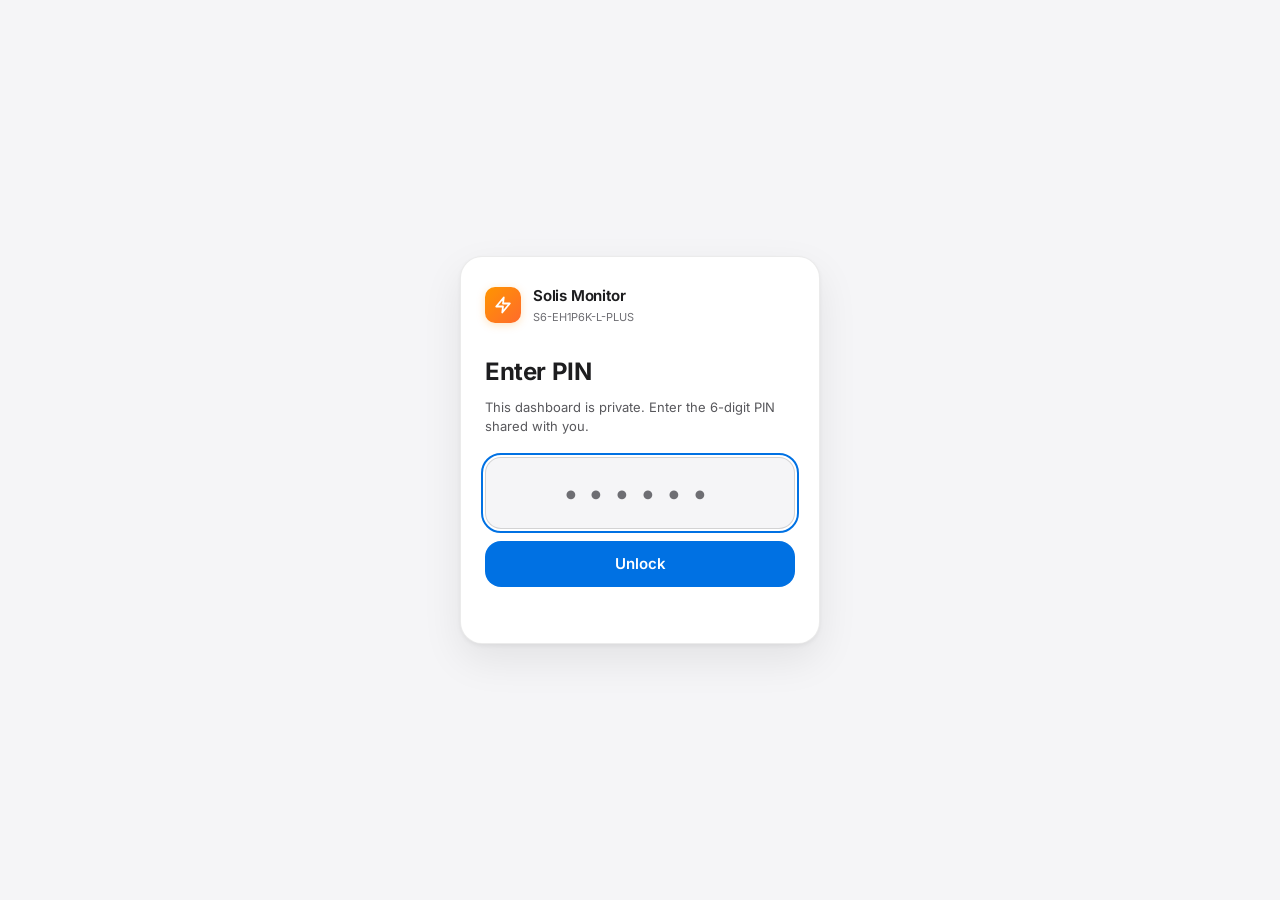
==== commit b44ba368: "fix(web): reset stale service worker caches on the PIN screen" ====
--- a/web/history.html
+++ b/web/history.html
@@ -10,7 +10,7 @@
     <meta name="apple-mobile-web-app-capable" content="yes">
     <meta name="apple-mobile-web-app-status-bar-style" content="default">
     <title>History — Solis Monitor</title>
-    <link rel="stylesheet" href="css/style.css?v=20261115c">
+    <link rel="stylesheet" href="css/style.css?v=20261115d">
 </head>
 <body>
     <svg xmlns="http://www.w3.org/2000/svg" style="display:none">
@@ -211,10 +211,10 @@
         <a href="system.html" class="tab-link" aria-label="System"><svg aria-hidden="true" focusable="false"><use href="#i-gear"/></svg><span>System</span></a>
     </nav>
 
-<script src="config.js?v=20261115c"></script>
-<script src="js/auth.js?v=20261115c"></script>
-<script src="js/common.js?v=20261115c"></script>
-<script src="js/chart.umd.min.js?v=20261115c"></script>
-<script src="js/history.js?v=20261115c"></script>
+<script src="config.js?v=20261115d"></script>
+<script src="js/auth.js?v=20261115d"></script>
+<script src="js/common.js?v=20261115d"></script>
+<script src="js/chart.umd.min.js?v=20261115d"></script>
+<script src="js/history.js?v=20261115d"></script>
 </body>
 </html>
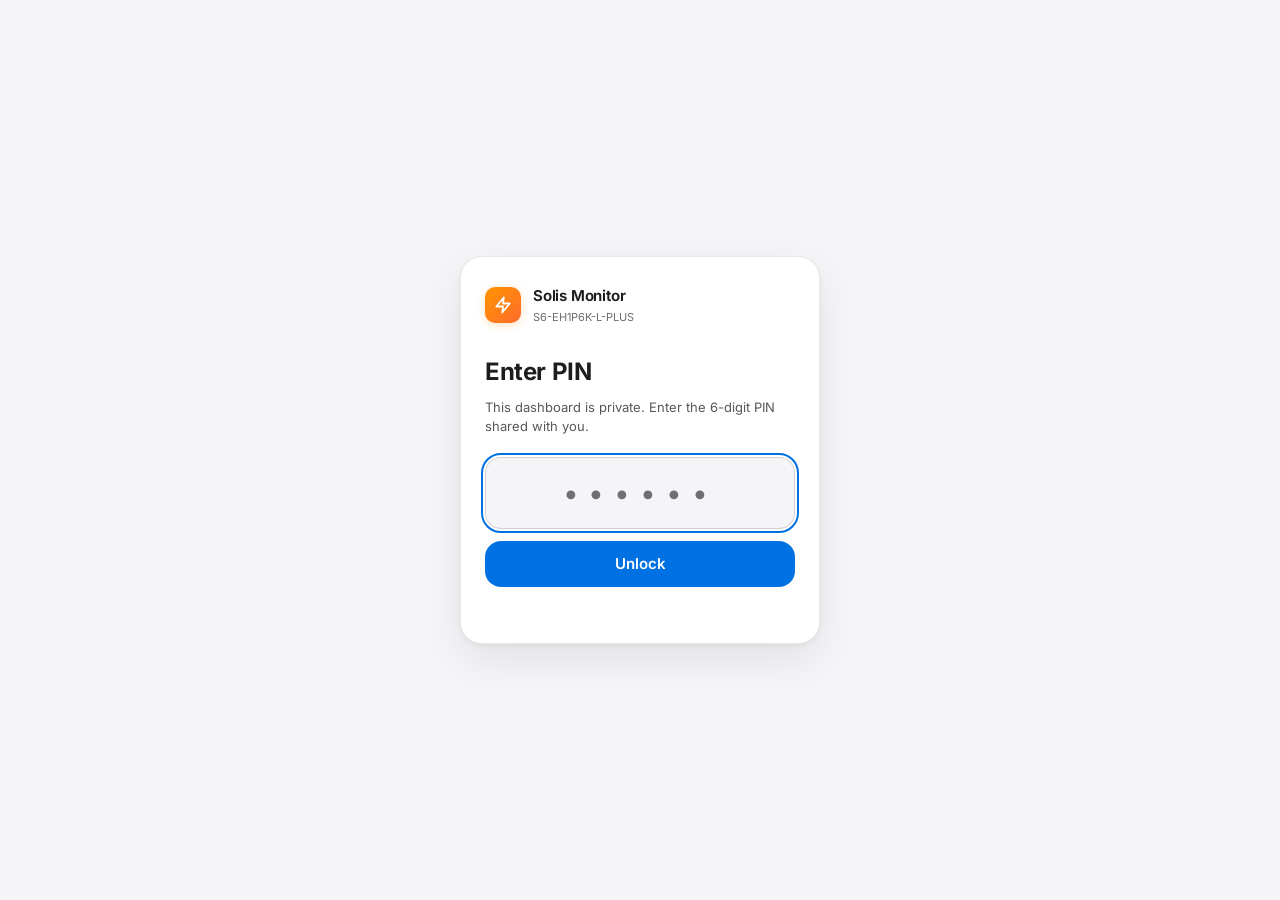
==== commit c15f1f6e: "fix(web): repair lifetime statistics after the RLS change The fast bucket RPC does not guarantee row" ====
--- a/web/history.html
+++ b/web/history.html
@@ -10,7 +10,7 @@
     <meta name="apple-mobile-web-app-capable" content="yes">
     <meta name="apple-mobile-web-app-status-bar-style" content="default">
     <title>History — Solis Monitor</title>
-    <link rel="stylesheet" href="css/style.css?v=20261115d">
+    <link rel="stylesheet" href="css/style.css?v=20261115e">
 </head>
 <body>
     <svg xmlns="http://www.w3.org/2000/svg" style="display:none">
@@ -211,10 +211,10 @@
         <a href="system.html" class="tab-link" aria-label="System"><svg aria-hidden="true" focusable="false"><use href="#i-gear"/></svg><span>System</span></a>
     </nav>
 
-<script src="config.js?v=20261115d"></script>
-<script src="js/auth.js?v=20261115d"></script>
-<script src="js/common.js?v=20261115d"></script>
-<script src="js/chart.umd.min.js?v=20261115d"></script>
-<script src="js/history.js?v=20261115d"></script>
+<script src="config.js?v=20261115e"></script>
+<script src="js/auth.js?v=20261115e"></script>
+<script src="js/common.js?v=20261115e"></script>
+<script src="js/chart.umd.min.js?v=20261115e"></script>
+<script src="js/history.js?v=20261115e"></script>
 </body>
 </html>
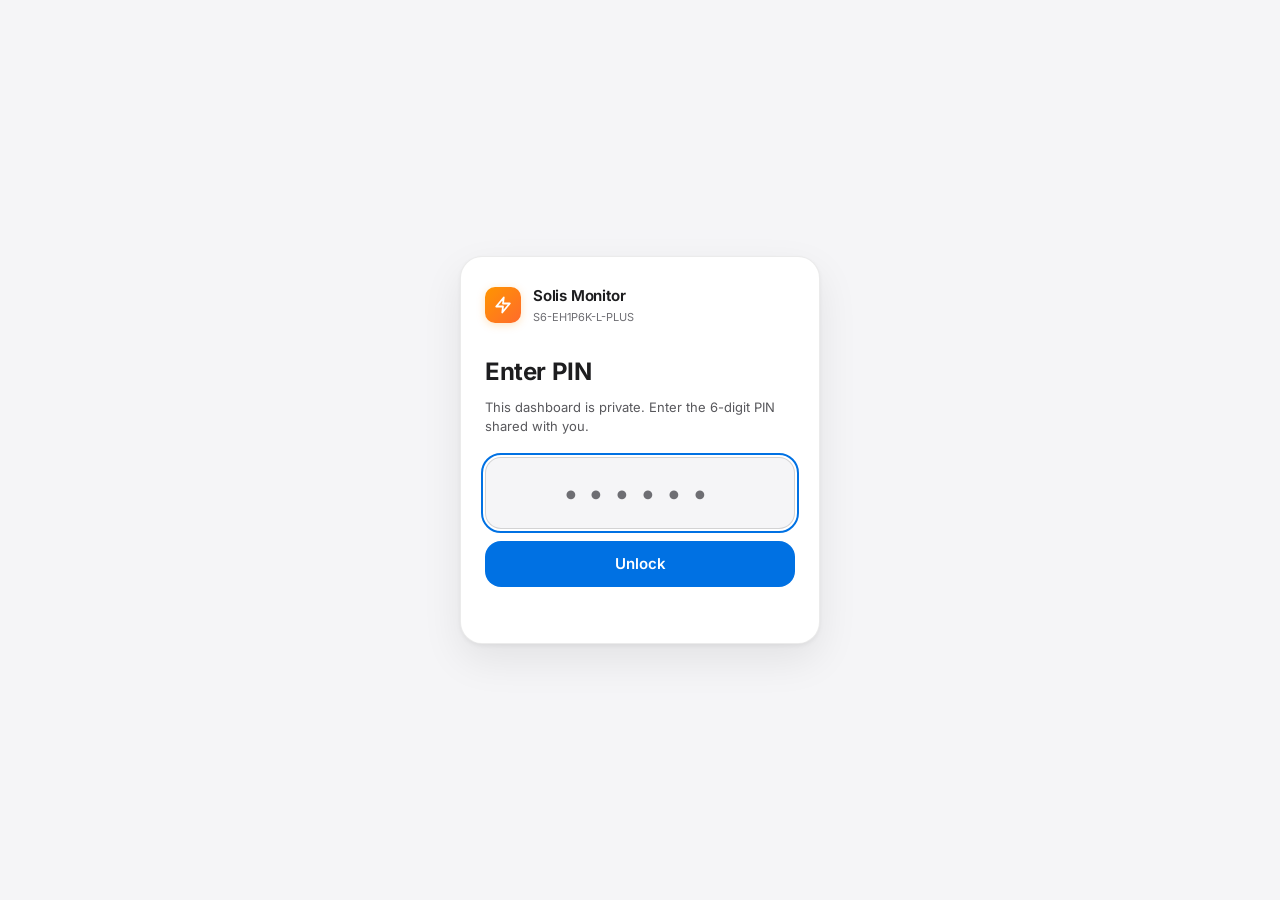
==== commit 0d255741: "fix(web): clear all lifetime caches on lock and on the PIN screen" ====
--- a/web/history.html
+++ b/web/history.html
@@ -10,7 +10,7 @@
     <meta name="apple-mobile-web-app-capable" content="yes">
     <meta name="apple-mobile-web-app-status-bar-style" content="default">
     <title>History — Solis Monitor</title>
-    <link rel="stylesheet" href="css/style.css?v=20261115e">
+    <link rel="stylesheet" href="css/style.css?v=20261115h">
 </head>
 <body>
     <svg xmlns="http://www.w3.org/2000/svg" style="display:none">
@@ -211,10 +211,10 @@
         <a href="system.html" class="tab-link" aria-label="System"><svg aria-hidden="true" focusable="false"><use href="#i-gear"/></svg><span>System</span></a>
     </nav>
 
-<script src="config.js?v=20261115e"></script>
-<script src="js/auth.js?v=20261115e"></script>
-<script src="js/common.js?v=20261115e"></script>
-<script src="js/chart.umd.min.js?v=20261115e"></script>
-<script src="js/history.js?v=20261115e"></script>
+<script src="config.js?v=20261115h"></script>
+<script src="js/auth.js?v=20261115h"></script>
+<script src="js/common.js?v=20261115h"></script>
+<script src="js/chart.umd.min.js?v=20261115h"></script>
+<script src="js/history.js?v=20261115h"></script>
 </body>
 </html>
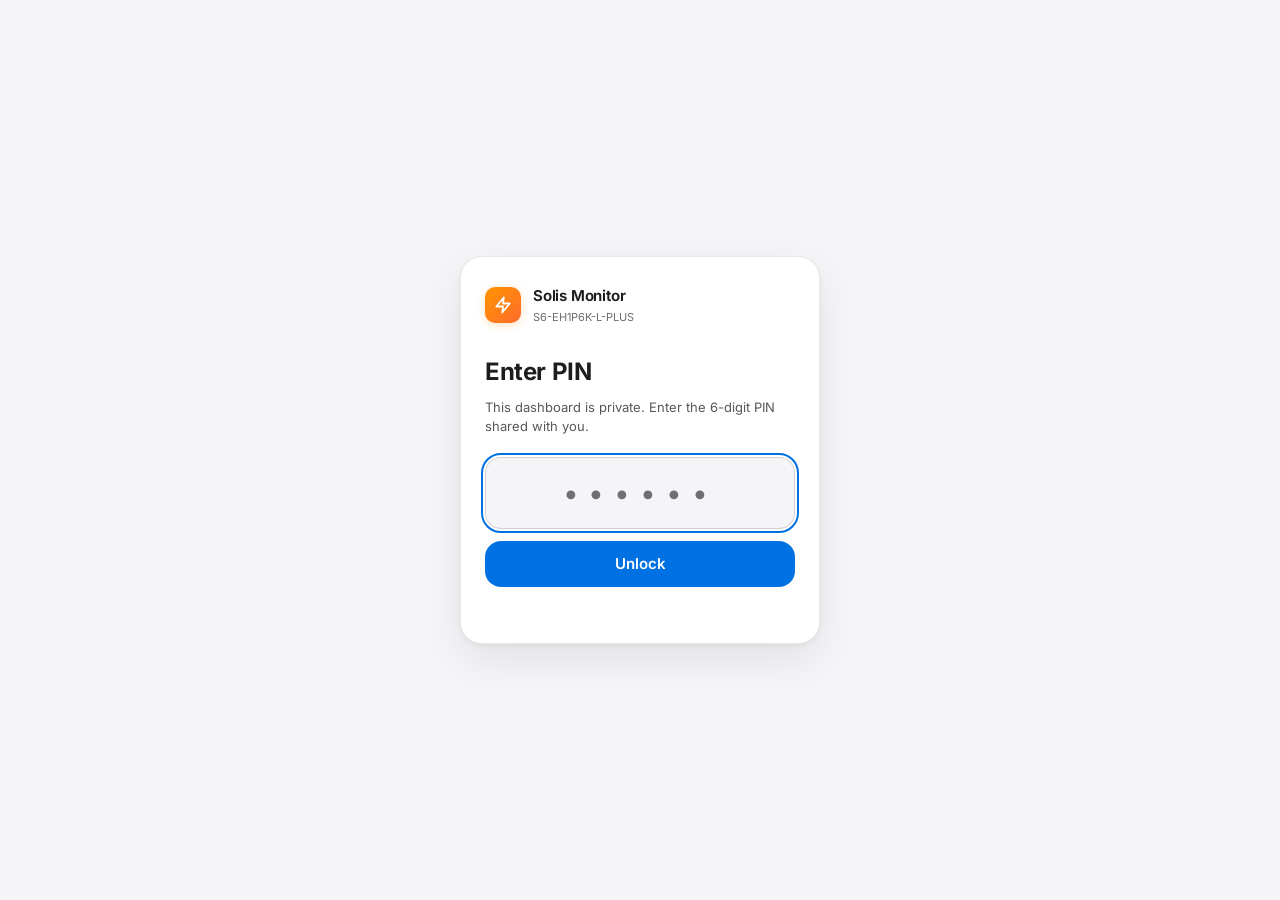
==== commit f30d3c6c: "fix(web): refresh lifetime every 5 minutes to match the publisher" ====
--- a/web/history.html
+++ b/web/history.html
@@ -10,7 +10,7 @@
     <meta name="apple-mobile-web-app-capable" content="yes">
     <meta name="apple-mobile-web-app-status-bar-style" content="default">
     <title>History — Solis Monitor</title>
-    <link rel="stylesheet" href="css/style.css?v=20261115h">
+    <link rel="stylesheet" href="css/style.css?v=20261115i">
 </head>
 <body>
     <svg xmlns="http://www.w3.org/2000/svg" style="display:none">
@@ -211,10 +211,10 @@
         <a href="system.html" class="tab-link" aria-label="System"><svg aria-hidden="true" focusable="false"><use href="#i-gear"/></svg><span>System</span></a>
     </nav>
 
-<script src="config.js?v=20261115h"></script>
-<script src="js/auth.js?v=20261115h"></script>
-<script src="js/common.js?v=20261115h"></script>
-<script src="js/chart.umd.min.js?v=20261115h"></script>
-<script src="js/history.js?v=20261115h"></script>
+<script src="config.js?v=20261115i"></script>
+<script src="js/auth.js?v=20261115i"></script>
+<script src="js/common.js?v=20261115i"></script>
+<script src="js/chart.umd.min.js?v=20261115i"></script>
+<script src="js/history.js?v=20261115i"></script>
 </body>
 </html>
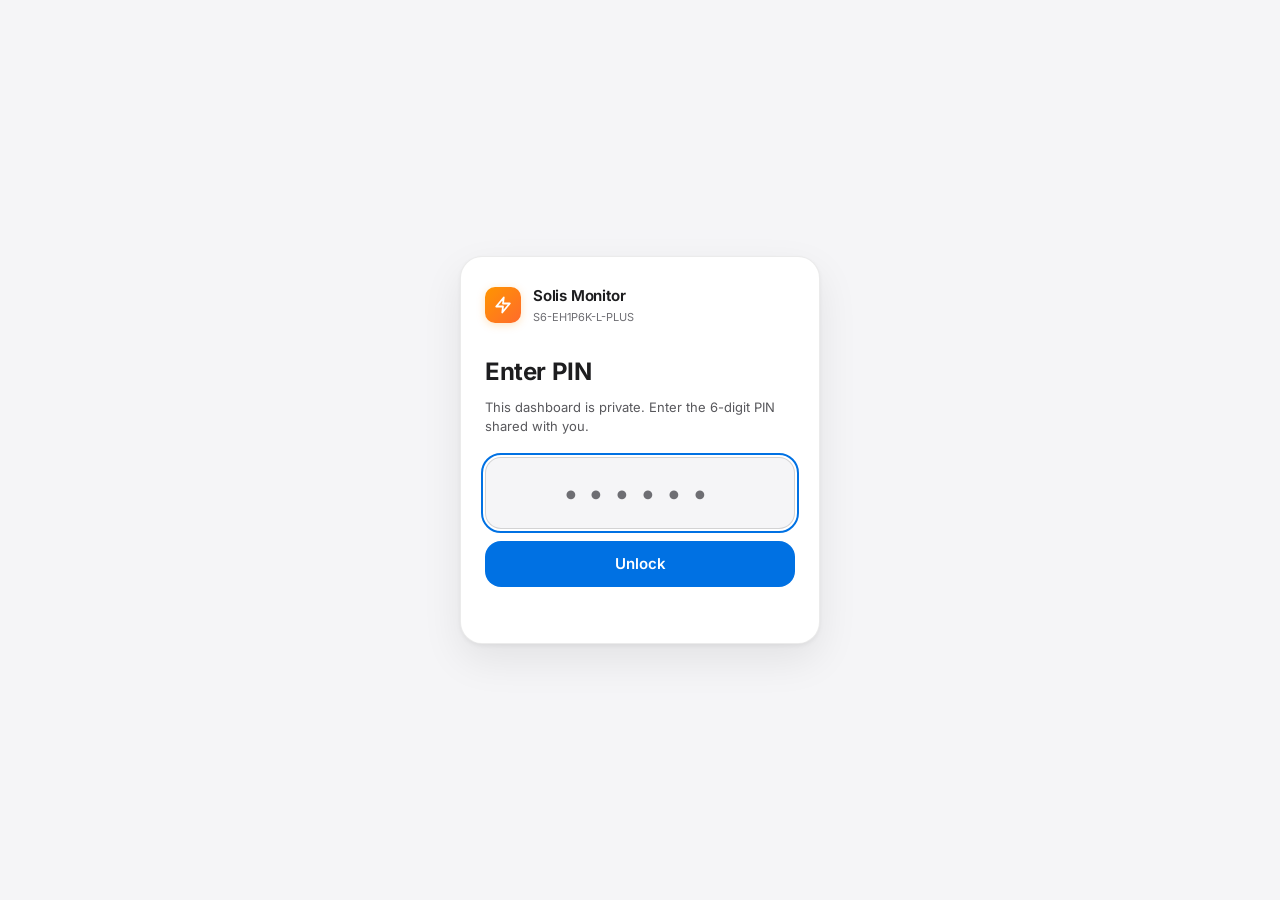
==== commit 625c535a: "fix(web): always fetch the latest published lifetime row on load" ====
--- a/web/history.html
+++ b/web/history.html
@@ -10,7 +10,7 @@
     <meta name="apple-mobile-web-app-capable" content="yes">
     <meta name="apple-mobile-web-app-status-bar-style" content="default">
     <title>History — Solis Monitor</title>
-    <link rel="stylesheet" href="css/style.css?v=20261115i">
+    <link rel="stylesheet" href="css/style.css?v=20261115j">
 </head>
 <body>
     <svg xmlns="http://www.w3.org/2000/svg" style="display:none">
@@ -211,10 +211,10 @@
         <a href="system.html" class="tab-link" aria-label="System"><svg aria-hidden="true" focusable="false"><use href="#i-gear"/></svg><span>System</span></a>
     </nav>
 
-<script src="config.js?v=20261115i"></script>
-<script src="js/auth.js?v=20261115i"></script>
-<script src="js/common.js?v=20261115i"></script>
-<script src="js/chart.umd.min.js?v=20261115i"></script>
-<script src="js/history.js?v=20261115i"></script>
+<script src="config.js?v=20261115j"></script>
+<script src="js/auth.js?v=20261115j"></script>
+<script src="js/common.js?v=20261115j"></script>
+<script src="js/chart.umd.min.js?v=20261115j"></script>
+<script src="js/history.js?v=20261115j"></script>
 </body>
 </html>
